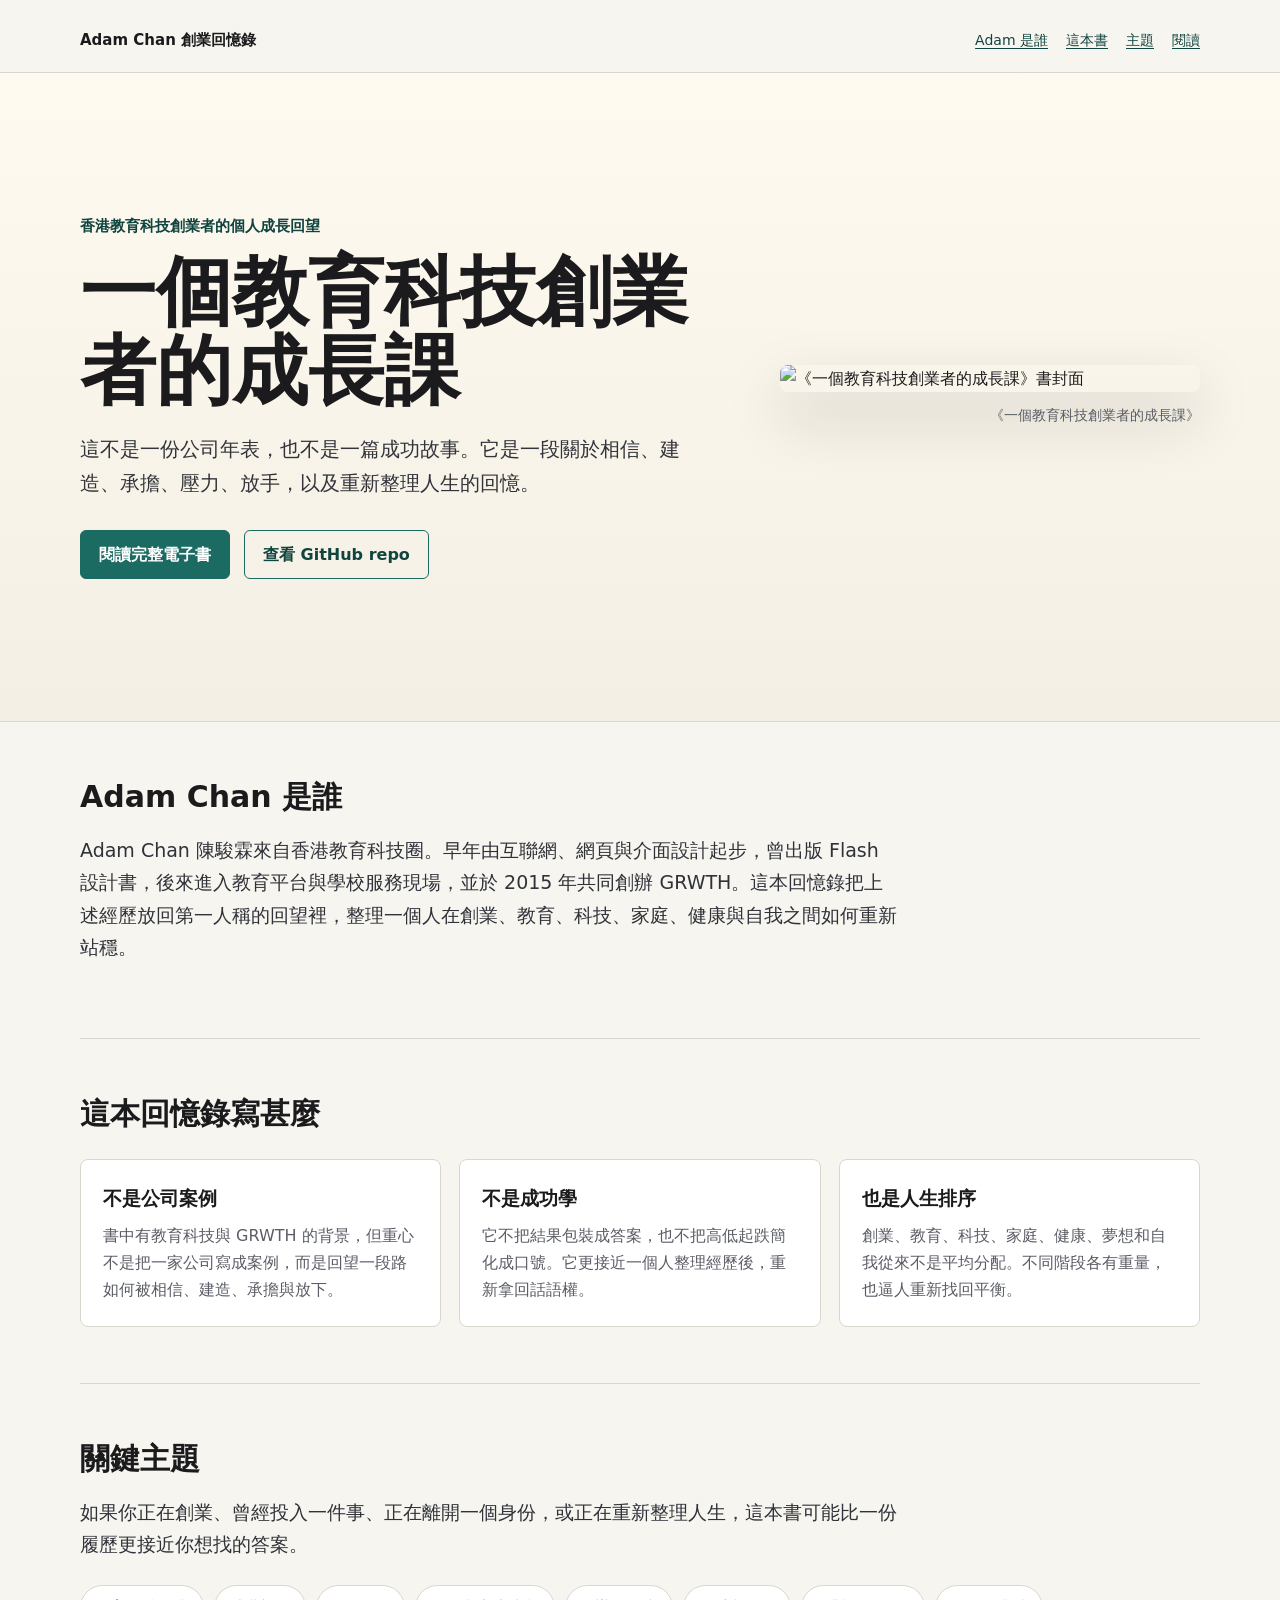
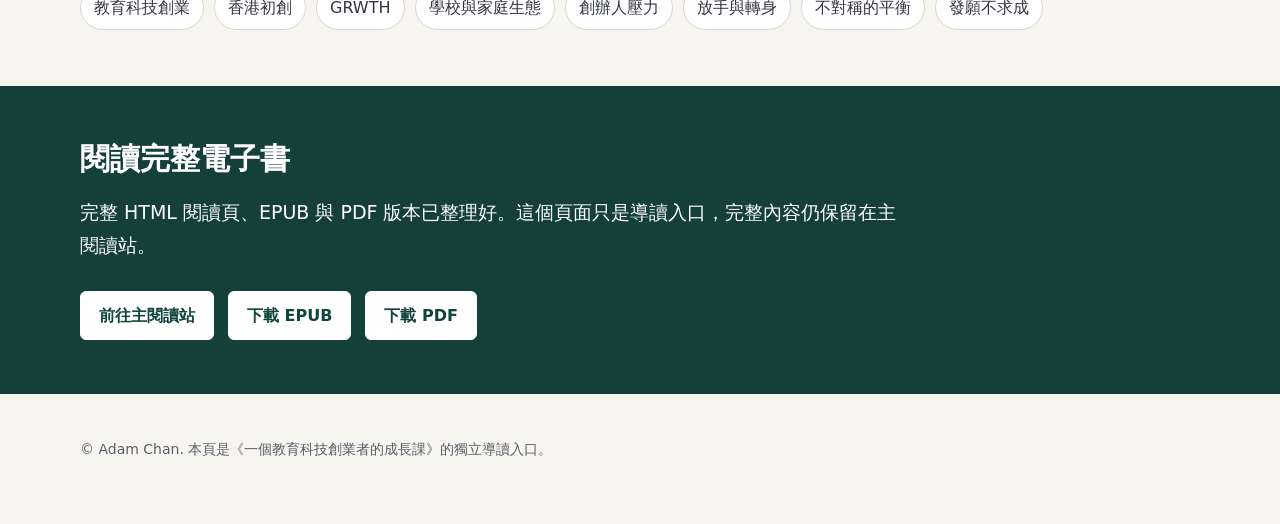
==== index.html @ 9bbbd742 "Create memoir SEO entry page" ====
<!doctype html>
<html lang="zh-Hant">
<head>
  <meta charset="utf-8">
  <meta name="viewport" content="width=device-width, initial-scale=1">
  <title>Adam Chan 創業回憶錄｜一個教育科技創業者的成長課</title>
  <meta name="description" content="Adam Chan 陳駿霖創業回憶錄《一個教育科技創業者的成長課》導讀頁：由香港教育科技、GRWTH、創辦人壓力，到放手與重新整理人生。">
  <meta name="robots" content="index, follow">
  <meta name="author" content="Adam Chan 陳駿霖">
  <meta name="keywords" content="Adam Chan, 陳駿霖, GRWTH, 創業回憶錄, 教育科技, 香港初創, 教育科技創業者, 一個教育科技創業者的成長課">
  <link rel="canonical" href="https://memoir.cobeing.uk/">
  <meta property="og:type" content="website">
  <meta property="og:locale" content="zh_Hant">
  <meta property="og:site_name" content="Adam Chan 創業回憶錄">
  <meta property="og:title" content="Adam Chan 創業回憶錄｜一個教育科技創業者的成長課">
  <meta property="og:description" content="一段關於香港教育科技創業、相信、建造、承擔、壓力、放手與重新整理人生的回憶錄導讀。">
  <meta property="og:url" content="https://memoir.cobeing.uk/">
  <meta property="og:image" content="https://adamchanadam.github.io/adam-startup-memoir/assets/social-preview.png">
  <meta property="og:image:width" content="1280">
  <meta property="og:image:height" content="640">
  <meta name="twitter:card" content="summary_large_image">
  <meta name="twitter:title" content="Adam Chan 創業回憶錄｜一個教育科技創業者的成長課">
  <meta name="twitter:description" content="香港教育科技創業者 Adam Chan 陳駿霖的回憶錄導讀頁。">
  <meta name="twitter:image" content="https://adamchanadam.github.io/adam-startup-memoir/assets/social-preview.png">
  <link rel="stylesheet" href="styles.css">
  <script type="application/ld+json">
  {
    "@context": "https://schema.org",
    "@graph": [
      {
        "@type": "WebPage",
        "@id": "https://memoir.cobeing.uk/#webpage",
        "url": "https://memoir.cobeing.uk/",
        "name": "Adam Chan 創業回憶錄｜一個教育科技創業者的成長課",
        "description": "Adam Chan 陳駿霖創業回憶錄導讀頁，介紹香港教育科技創業、GRWTH、創辦人壓力、放手與重新整理人生。",
        "inLanguage": "zh-Hant",
        "about": {
          "@id": "https://memoir.cobeing.uk/#book"
        },
        "primaryImageOfPage": {
          "@type": "ImageObject",
          "url": "https://adamchanadam.github.io/adam-startup-memoir/assets/social-preview.png",
          "width": 1280,
          "height": 640
        }
      },
      {
        "@type": "Book",
        "@id": "https://memoir.cobeing.uk/#book",
        "name": "一個教育科技創業者的成長課",
        "alternateName": "在夢想與歷程之間，活出本來的我",
        "author": {
          "@id": "https://memoir.cobeing.uk/#adam-chan"
        },
        "inLanguage": "zh-Hant",
        "bookFormat": "https://schema.org/EBook",
        "description": "一段由香港互聯網、教育科技平台、GRWTH 創業、學校與家庭生態，到放手和第二人生的個人成長回憶錄。",
        "url": "https://adamchanadam.github.io/adam-startup-memoir/"
      },
      {
        "@type": "Person",
        "@id": "https://memoir.cobeing.uk/#adam-chan",
        "name": "Adam Chan 陳駿霖",
        "description": "香港教育科技創業者，自 1998 年起參與互聯網與教育數碼化工作。2001 年出版《Flash 動之物世界》，2008 年任教育平台公司總經理，2015 年共同創辦 GRWTH。",
        "sameAs": [
          "https://www.linkedin.com/in/adam-chan-13965238/",
          "https://adamchanadam.github.io/adam-startup-memoir/"
        ]
      }
    ]
  }
  </script>
</head>
<body>
  <header class="site-header">
    <div class="brand">Adam Chan 創業回憶錄</div>
    <nav class="nav" aria-label="主要導覽">
      <a href="#about">Adam 是誰</a>
      <a href="#book">這本書</a>
      <a href="#themes">主題</a>
      <a href="#read">閱讀</a>
    </nav>
  </header>

  <main>
    <section class="hero">
      <div class="hero-inner">
        <div>
          <p class="eyebrow">香港教育科技創業者的個人成長回望</p>
          <h1>一個教育科技創業者的成長課</h1>
          <p class="subtitle">這不是一份公司年表，也不是一篇成功故事。它是一段關於相信、建造、承擔、壓力、放手，以及重新整理人生的回憶。</p>
          <div class="actions">
            <a class="button" href="https://adamchanadam.github.io/adam-startup-memoir/">閱讀完整電子書</a>
            <a class="button secondary" href="https://github.com/Adamchanadam/adam-startup-memoir">查看 GitHub repo</a>
          </div>
        </div>
        <figure class="hero-figure">
          <img src="https://adamchanadam.github.io/adam-startup-memoir/assets/book-cover.png" alt="《一個教育科技創業者的成長課》書封面">
          <figcaption>《一個教育科技創業者的成長課》</figcaption>
        </figure>
      </div>
    </section>

    <section class="section" id="about">
      <h2>Adam Chan 是誰</h2>
      <p class="lead">Adam Chan 陳駿霖來自香港教育科技圈。早年由互聯網、網頁與介面設計起步，曾出版 Flash 設計書，後來進入教育平台與學校服務現場，並於 2015 年共同創辦 GRWTH。這本回憶錄把上述經歷放回第一人稱的回望裡，整理一個人在創業、教育、科技、家庭、健康與自我之間如何重新站穩。</p>
    </section>

    <section class="section" id="book">
      <h2>這本回憶錄寫甚麼</h2>
      <div class="grid">
        <article class="card">
          <h3>不是公司案例</h3>
          <p>書中有教育科技與 GRWTH 的背景，但重心不是把一家公司寫成案例，而是回望一段路如何被相信、建造、承擔與放下。</p>
        </article>
        <article class="card">
          <h3>不是成功學</h3>
          <p>它不把結果包裝成答案，也不把高低起跌簡化成口號。它更接近一個人整理經歷後，重新拿回話語權。</p>
        </article>
        <article class="card">
          <h3>也是人生排序</h3>
          <p>創業、教育、科技、家庭、健康、夢想和自我從來不是平均分配。不同階段各有重量，也逼人重新找回平衡。</p>
        </article>
      </div>
    </section>

    <section class="section" id="themes">
      <h2>關鍵主題</h2>
      <p class="lead">如果你正在創業、曾經投入一件事、正在離開一個身份，或正在重新整理人生，這本書可能比一份履歷更接近你想找的答案。</p>
      <ul class="themes">
        <li>教育科技創業</li>
        <li>香港初創</li>
        <li>GRWTH</li>
        <li>學校與家庭生態</li>
        <li>創辦人壓力</li>
        <li>放手與轉身</li>
        <li>不對稱的平衡</li>
        <li>發願不求成</li>
      </ul>
    </section>

    <section class="reading" id="read">
      <div class="section">
        <h2>閱讀完整電子書</h2>
        <p class="lead">完整 HTML 閱讀頁、EPUB 與 PDF 版本已整理好。這個頁面只是導讀入口，完整內容仍保留在主閱讀站。</p>
        <div class="actions">
          <a class="button" href="https://adamchanadam.github.io/adam-startup-memoir/">前往主閱讀站</a>
          <a class="button" href="https://adamchanadam.github.io/adam-startup-memoir/downloads/adam_chan_startup_memoir.epub">下載 EPUB</a>
          <a class="button" href="https://adamchanadam.github.io/adam-startup-memoir/downloads/adam_chan_startup_memoir.pdf">下載 PDF</a>
        </div>
      </div>
    </section>
  </main>

  <footer class="site-footer">
    <p>© Adam Chan. 本頁是《一個教育科技創業者的成長課》的獨立導讀入口。</p>
  </footer>
</body>
</html>
---- styles.css ----
:root {
  color-scheme: light;
  --ink: #1b1b1d;
  --muted: #5b5d66;
  --line: #d9d6cd;
  --paper: #f7f5ef;
  --panel: #ffffff;
  --accent: #1b6b63;
  --accent-dark: #10443f;
  --gold: #b48a36;
}

* {
  box-sizing: border-box;
}

html {
  scroll-behavior: smooth;
}

body {
  margin: 0;
  background: var(--paper);
  color: var(--ink);
  font-family: system-ui, -apple-system, BlinkMacSystemFont, "Segoe UI", sans-serif;
  line-height: 1.7;
}

a {
  color: var(--accent-dark);
  text-underline-offset: 0.18em;
}

.site-header,
.section,
.site-footer {
  width: min(1120px, calc(100% - 40px));
  margin: 0 auto;
}

.site-header {
  padding: 28px 0 18px;
  display: flex;
  align-items: center;
  justify-content: space-between;
  gap: 24px;
}

.brand {
  font-size: 15px;
  font-weight: 700;
  letter-spacing: 0;
}

.nav {
  display: flex;
  gap: 18px;
  flex-wrap: wrap;
  font-size: 14px;
}

.hero {
  border-top: 1px solid var(--line);
  border-bottom: 1px solid var(--line);
  background: linear-gradient(180deg, #fffaf0 0%, #f3efe4 100%);
}

.hero-inner {
  width: min(1120px, calc(100% - 40px));
  margin: 0 auto;
  min-height: 72vh;
  display: grid;
  grid-template-columns: minmax(0, 1.15fr) minmax(260px, 0.85fr);
  gap: 46px;
  align-items: center;
  padding: 48px 0;
}

.eyebrow {
  margin: 0 0 12px;
  color: var(--accent-dark);
  font-size: 15px;
  font-weight: 700;
}

h1 {
  margin: 0;
  font-size: clamp(38px, 6vw, 76px);
  line-height: 1.04;
  letter-spacing: 0;
}

.subtitle {
  margin: 22px 0 0;
  max-width: 690px;
  font-size: 20px;
  color: #32343a;
}

.actions {
  margin-top: 30px;
  display: flex;
  flex-wrap: wrap;
  gap: 14px;
}

.button {
  display: inline-flex;
  align-items: center;
  justify-content: center;
  min-height: 46px;
  padding: 10px 18px;
  border: 1px solid var(--accent);
  border-radius: 6px;
  background: var(--accent);
  color: #fff;
  font-weight: 700;
  text-decoration: none;
}

.button.secondary {
  background: transparent;
  color: var(--accent-dark);
}

.hero-figure {
  margin: 0;
}

.hero-figure img {
  display: block;
  width: min(100%, 420px);
  margin-left: auto;
  border-radius: 8px;
  box-shadow: 0 24px 60px rgba(22, 24, 29, 0.18);
}

.hero-figure figcaption {
  margin-top: 12px;
  color: var(--muted);
  font-size: 14px;
  text-align: right;
}

.section {
  padding: 56px 0;
}

.section + .section {
  border-top: 1px solid var(--line);
}

.section h2 {
  margin: 0 0 18px;
  font-size: 30px;
  line-height: 1.25;
  letter-spacing: 0;
}

.lead {
  max-width: 820px;
  font-size: 19px;
  color: #30323a;
}

.grid {
  display: grid;
  grid-template-columns: repeat(3, minmax(0, 1fr));
  gap: 18px;
  margin-top: 26px;
}

.card {
  background: var(--panel);
  border: 1px solid var(--line);
  border-radius: 8px;
  padding: 22px;
}

.card h3 {
  margin: 0 0 8px;
  font-size: 19px;
}

.card p {
  margin: 0;
  color: var(--muted);
}

.themes {
  display: flex;
  flex-wrap: wrap;
  gap: 10px;
  margin: 24px 0 0;
  padding: 0;
  list-style: none;
}

.themes li {
  border: 1px solid var(--line);
  border-radius: 999px;
  background: #fff;
  padding: 8px 13px;
  color: #333640;
}

.reading {
  background: #143f3a;
  color: #fff;
}

.reading .section {
  padding: 54px 0;
}

.reading h2,
.reading p,
.reading a {
  color: #fff;
}

.reading .button {
  border-color: #fff;
  background: #fff;
  color: var(--accent-dark);
}

.site-footer {
  padding: 30px 0 48px;
  color: var(--muted);
  font-size: 14px;
}

@media (max-width: 800px) {
  .site-header {
    align-items: flex-start;
    flex-direction: column;
  }

  .hero-inner {
    grid-template-columns: 1fr;
    min-height: auto;
  }

  .hero-figure img {
    margin-left: 0;
  }

  .hero-figure figcaption {
    text-align: left;
  }

  .grid {
    grid-template-columns: 1fr;
  }
}
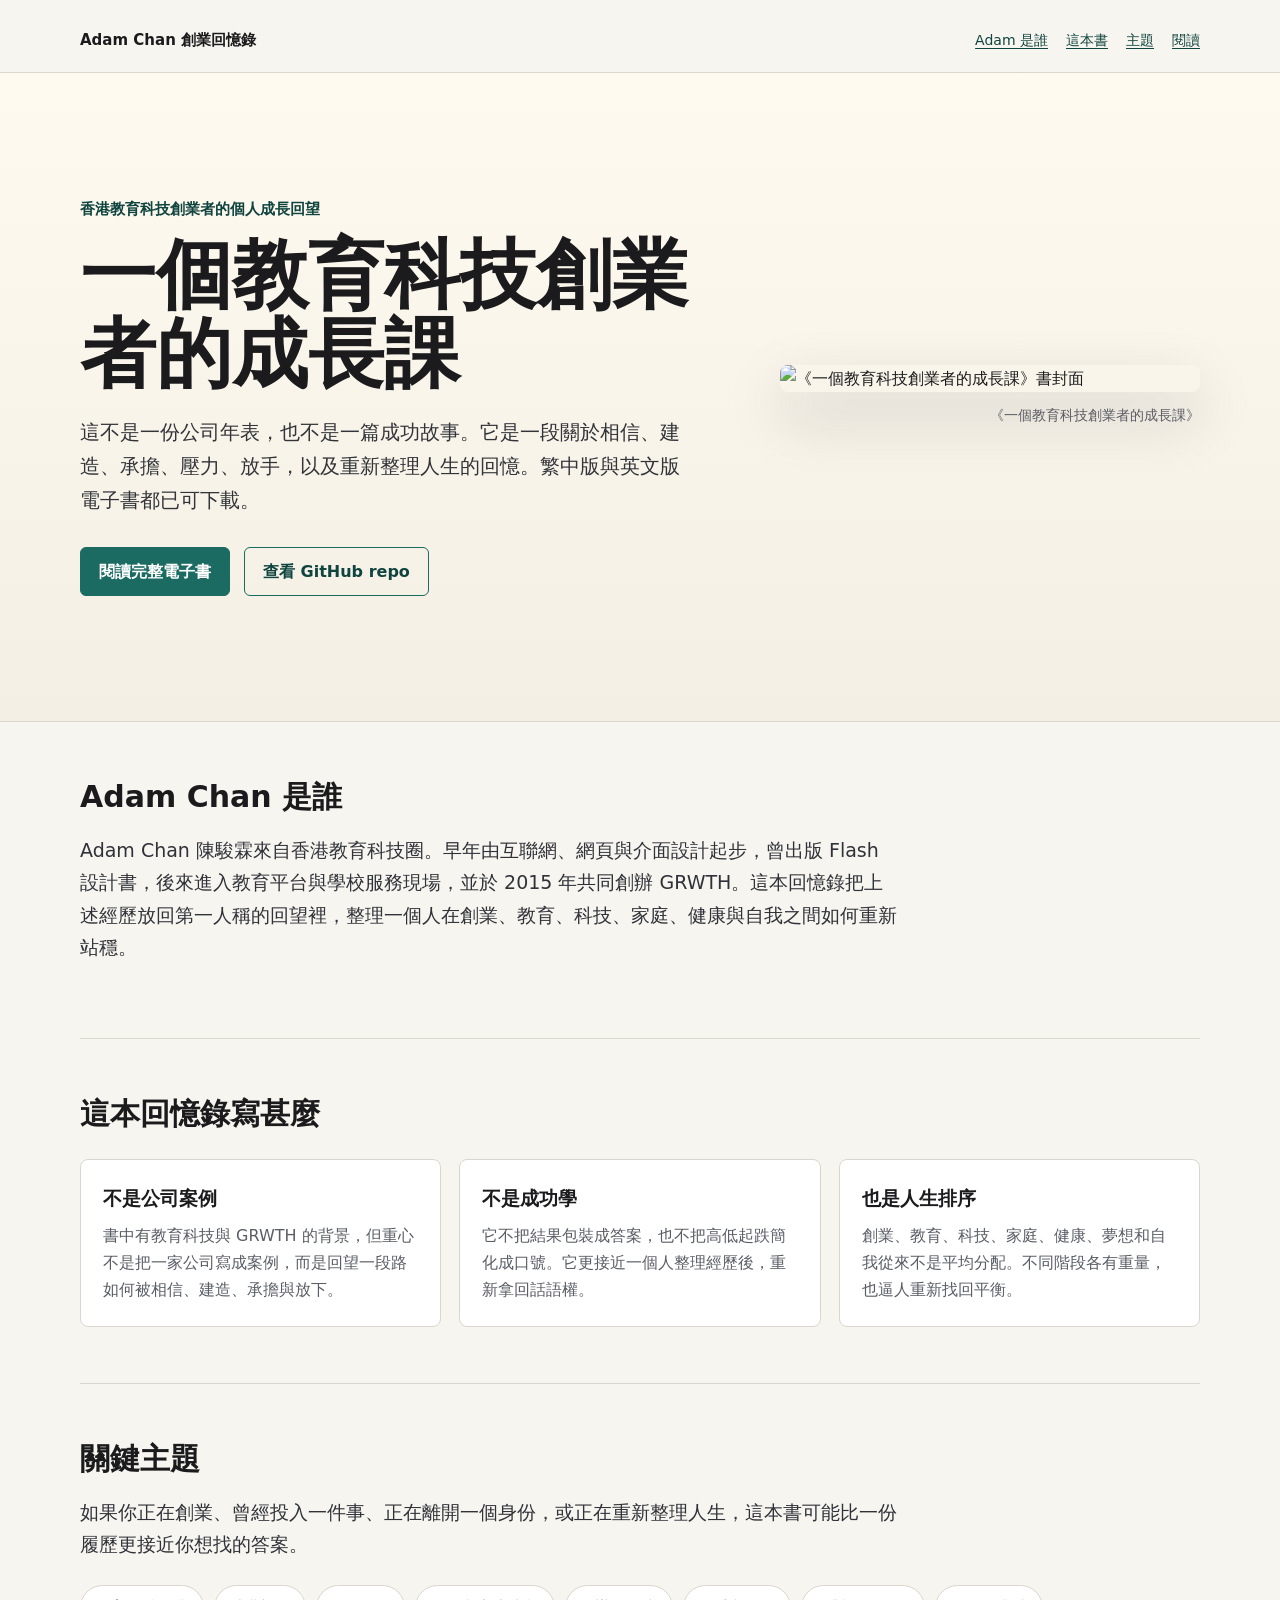
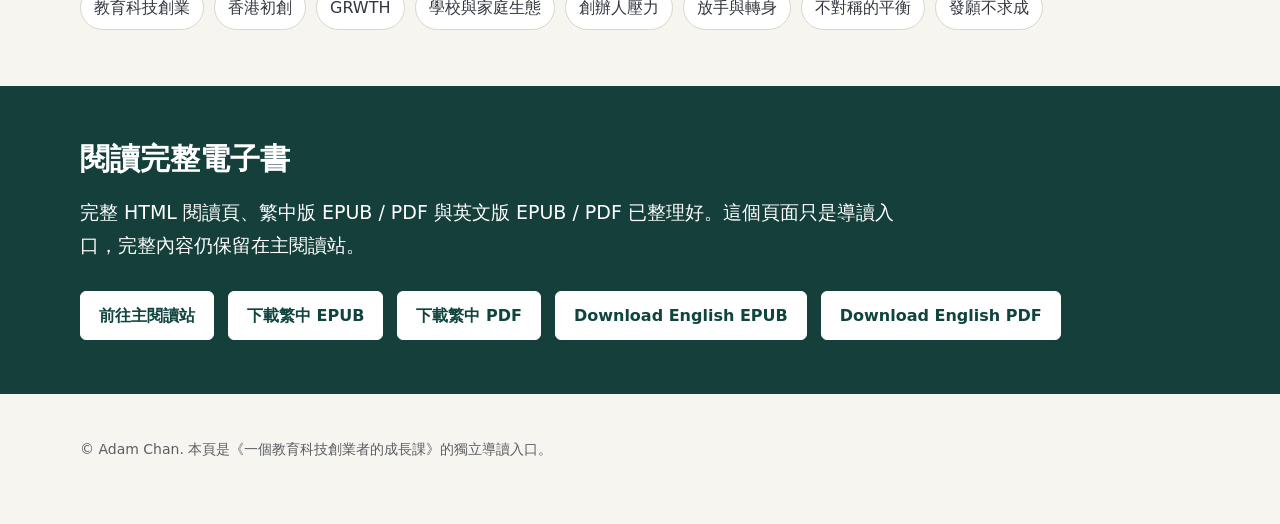
==== commit cfa1afd6: "Add English ebook download links" ====
--- a/index.html
+++ b/index.html
@@ -4,7 +4,7 @@
   <meta charset="utf-8">
   <meta name="viewport" content="width=device-width, initial-scale=1">
   <title>Adam Chan 創業回憶錄｜一個教育科技創業者的成長課</title>
-  <meta name="description" content="Adam Chan 陳駿霖創業回憶錄《一個教育科技創業者的成長課》導讀頁：由香港教育科技、GRWTH、創辦人壓力，到放手與重新整理人生。">
+  <meta name="description" content="Adam Chan 陳駿霖創業回憶錄《一個教育科技創業者的成長課》導讀頁，提供繁中版與英文版電子書下載入口。">
   <meta name="robots" content="index, follow">
   <meta name="author" content="Adam Chan 陳駿霖">
   <meta name="keywords" content="Adam Chan, 陳駿霖, GRWTH, 創業回憶錄, 教育科技, 香港初創, 教育科技創業者, 一個教育科技創業者的成長課">
@@ -13,14 +13,14 @@
   <meta property="og:locale" content="zh_Hant">
   <meta property="og:site_name" content="Adam Chan 創業回憶錄">
   <meta property="og:title" content="Adam Chan 創業回憶錄｜一個教育科技創業者的成長課">
-  <meta property="og:description" content="一段關於香港教育科技創業、相信、建造、承擔、壓力、放手與重新整理人生的回憶錄導讀。">
+  <meta property="og:description" content="一段關於香港教育科技創業、相信、建造、承擔、壓力、放手與重新整理人生的回憶錄導讀，附繁中與英文版下載入口。">
   <meta property="og:url" content="https://memoir.cobeing.uk/">
   <meta property="og:image" content="https://adamchanadam.github.io/adam-startup-memoir/assets/social-preview.png">
   <meta property="og:image:width" content="1280">
   <meta property="og:image:height" content="640">
   <meta name="twitter:card" content="summary_large_image">
   <meta name="twitter:title" content="Adam Chan 創業回憶錄｜一個教育科技創業者的成長課">
-  <meta name="twitter:description" content="香港教育科技創業者 Adam Chan 陳駿霖的回憶錄導讀頁。">
+  <meta name="twitter:description" content="香港教育科技創業者 Adam Chan 陳駿霖的回憶錄導讀頁，附繁中與英文版下載入口。">
   <meta name="twitter:image" content="https://adamchanadam.github.io/adam-startup-memoir/assets/social-preview.png">
   <link rel="stylesheet" href="styles.css">
   <script type="application/ld+json">
@@ -32,7 +32,7 @@
         "@id": "https://memoir.cobeing.uk/#webpage",
         "url": "https://memoir.cobeing.uk/",
         "name": "Adam Chan 創業回憶錄｜一個教育科技創業者的成長課",
-        "description": "Adam Chan 陳駿霖創業回憶錄導讀頁，介紹香港教育科技創業、GRWTH、創辦人壓力、放手與重新整理人生。",
+        "description": "Adam Chan 陳駿霖創業回憶錄導讀頁，介紹香港教育科技創業、GRWTH、創辦人壓力、放手與重新整理人生，並提供繁中與英文版電子書下載入口。",
         "inLanguage": "zh-Hant",
         "about": {
           "@id": "https://memoir.cobeing.uk/#book"
@@ -55,7 +55,33 @@
         "inLanguage": "zh-Hant",
         "bookFormat": "https://schema.org/EBook",
         "description": "一段由香港互聯網、教育科技平台、GRWTH 創業、學校與家庭生態，到放手和第二人生的個人成長回憶錄。",
-        "url": "https://adamchanadam.github.io/adam-startup-memoir/"
+        "url": "https://adamchanadam.github.io/adam-startup-memoir/",
+        "workExample": [
+          {
+            "@type": "DigitalDocument",
+            "name": "繁體中文版 EPUB",
+            "encodingFormat": "application/epub+zip",
+            "url": "https://adamchanadam.github.io/adam-startup-memoir/downloads/adam_chan_startup_memoir.epub"
+          },
+          {
+            "@type": "DigitalDocument",
+            "name": "繁體中文版 PDF",
+            "encodingFormat": "application/pdf",
+            "url": "https://adamchanadam.github.io/adam-startup-memoir/downloads/adam_chan_startup_memoir.pdf"
+          },
+          {
+            "@type": "DigitalDocument",
+            "name": "English edition EPUB",
+            "encodingFormat": "application/epub+zip",
+            "url": "https://adamchanadam.github.io/adam-startup-memoir/downloads/adam_chan_startup_memoir_en.epub"
+          },
+          {
+            "@type": "DigitalDocument",
+            "name": "English edition PDF",
+            "encodingFormat": "application/pdf",
+            "url": "https://adamchanadam.github.io/adam-startup-memoir/downloads/adam_chan_startup_memoir_en.pdf"
+          }
+        ]
       },
       {
         "@type": "Person",
@@ -88,7 +114,7 @@
         <div>
           <p class="eyebrow">香港教育科技創業者的個人成長回望</p>
           <h1>一個教育科技創業者的成長課</h1>
-          <p class="subtitle">這不是一份公司年表，也不是一篇成功故事。它是一段關於相信、建造、承擔、壓力、放手，以及重新整理人生的回憶。</p>
+          <p class="subtitle">這不是一份公司年表，也不是一篇成功故事。它是一段關於相信、建造、承擔、壓力、放手，以及重新整理人生的回憶。繁中版與英文版電子書都已可下載。</p>
           <div class="actions">
             <a class="button" href="https://adamchanadam.github.io/adam-startup-memoir/">閱讀完整電子書</a>
             <a class="button secondary" href="https://github.com/Adamchanadam/adam-startup-memoir">查看 GitHub repo</a>
@@ -142,11 +168,13 @@
     <section class="reading" id="read">
       <div class="section">
         <h2>閱讀完整電子書</h2>
-        <p class="lead">完整 HTML 閱讀頁、EPUB 與 PDF 版本已整理好。這個頁面只是導讀入口，完整內容仍保留在主閱讀站。</p>
+        <p class="lead">完整 HTML 閱讀頁、繁中版 EPUB / PDF 與英文版 EPUB / PDF 已整理好。這個頁面只是導讀入口，完整內容仍保留在主閱讀站。</p>
         <div class="actions">
           <a class="button" href="https://adamchanadam.github.io/adam-startup-memoir/">前往主閱讀站</a>
-          <a class="button" href="https://adamchanadam.github.io/adam-startup-memoir/downloads/adam_chan_startup_memoir.epub">下載 EPUB</a>
-          <a class="button" href="https://adamchanadam.github.io/adam-startup-memoir/downloads/adam_chan_startup_memoir.pdf">下載 PDF</a>
+          <a class="button" href="https://adamchanadam.github.io/adam-startup-memoir/downloads/adam_chan_startup_memoir.epub">下載繁中 EPUB</a>
+          <a class="button" href="https://adamchanadam.github.io/adam-startup-memoir/downloads/adam_chan_startup_memoir.pdf">下載繁中 PDF</a>
+          <a class="button" href="https://adamchanadam.github.io/adam-startup-memoir/downloads/adam_chan_startup_memoir_en.epub">Download English EPUB</a>
+          <a class="button" href="https://adamchanadam.github.io/adam-startup-memoir/downloads/adam_chan_startup_memoir_en.pdf">Download English PDF</a>
         </div>
       </div>
     </section>
